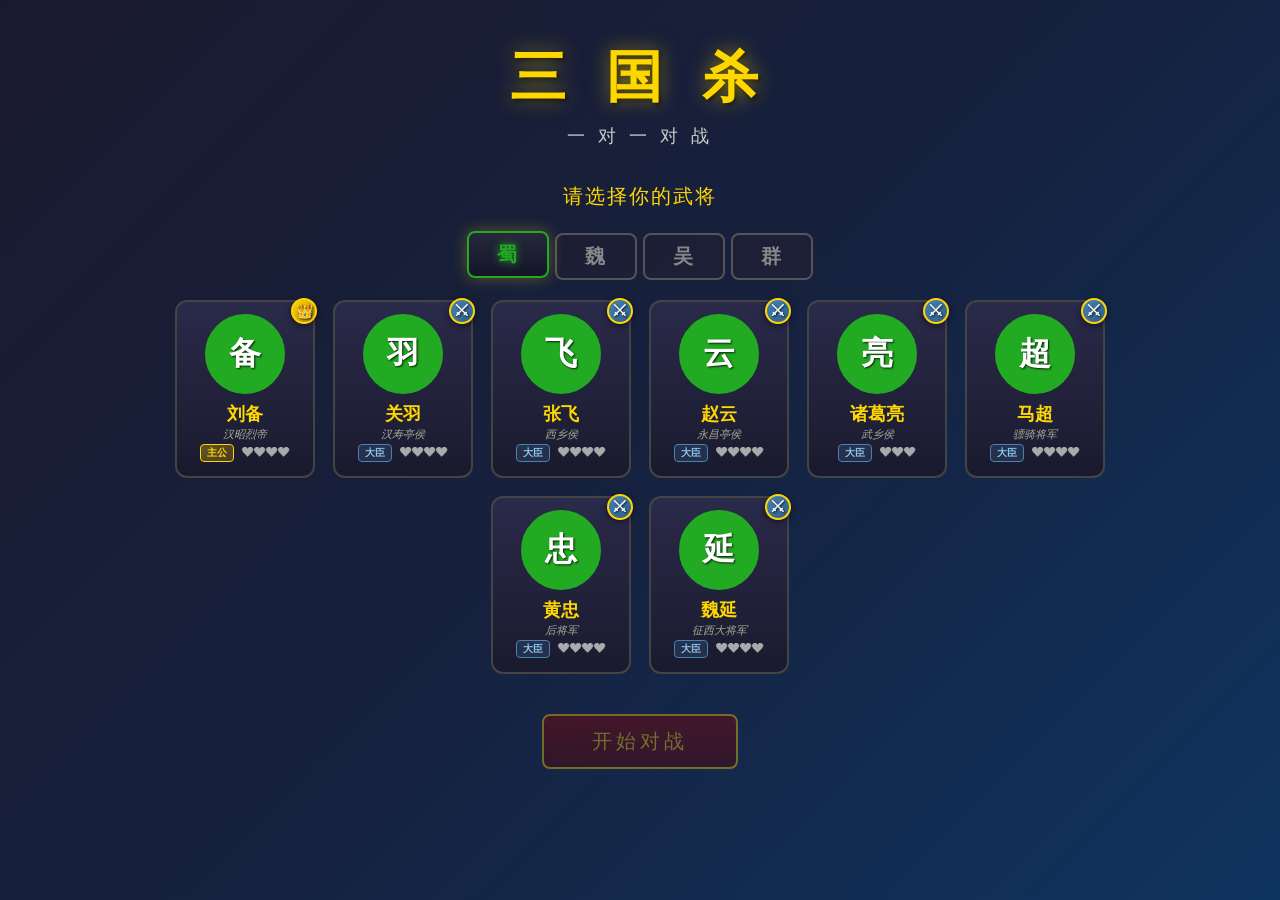
==== index.html @ 94093d5e "first commit" ====
<!DOCTYPE html>
<html lang="zh-CN">
<head>
    <meta charset="UTF-8">
    <meta name="viewport" content="width=device-width, initial-scale=1.0">
    <title>三国杀 · 一对一</title>
    <link rel="stylesheet" href="css/style.css">
</head>
<body>
    <!-- 武将选择界面 -->
    <div id="select-screen" class="screen active">
        <div class="select-header">
            <h1>三 国 杀</h1>
            <p class="subtitle">一 对 一 对 战</p>
        </div>
        <div class="select-info">
            <p>请选择你的武将</p>
        </div>
        <!-- 势力Tab -->
        <div id="faction-tabs" class="faction-tabs"></div>
        <!-- 武将列表 -->
        <div id="hero-list" class="hero-list"></div>
        <div class="select-confirm">
            <button id="confirm-hero" disabled>开始对战</button>
        </div>
    </div>

    <!-- 浮动人物简介卡片 -->
    <div id="hero-profile" class="hero-profile hidden"></div>

    <!-- 游戏界面 -->
    <div id="game-screen" class="screen">
        <!-- AI区域 -->
        <div id="ai-area" class="player-area ai-area">
            <div class="player-info-bar">
                <div class="hero-avatar" id="ai-avatar"></div>
                <div class="hero-details">
                    <div class="hero-name" id="ai-name"></div>
                    <div class="hero-faction" id="ai-faction"></div>
                    <div class="hp-bar" id="ai-hp"></div>
                    <div class="hero-skills" id="ai-skills"></div>
                </div>
                <div class="equip-area" id="ai-equip"></div>
                <div class="card-count">
                    <span class="card-count-icon">🂠</span>
                    <span id="ai-card-count">0</span>
                </div>
            </div>
            <div class="ai-hand-area">
                <div id="ai-hand" class="hand-cards"></div>
            </div>
        </div>

        <!-- 战斗日志/消息区域 -->
        <div id="battle-log" class="battle-log">
            <div id="log-content"></div>
        </div>

        <!-- 操作按钮区域 -->
        <div id="action-bar" class="action-bar"></div>

        <!-- 玩家区域 -->
        <div id="player-area" class="player-area">
            <div class="player-info-bar">
                <div class="hero-avatar" id="player-avatar"></div>
                <div class="hero-details">
                    <div class="hero-name" id="player-name"></div>
                    <div class="hero-faction" id="player-faction"></div>
                    <div class="hp-bar" id="player-hp"></div>
                    <div class="hero-skills" id="player-skills"></div>
                </div>
                <div class="equip-area" id="player-equip"></div>
            </div>
            <div class="player-hand-area">
                <div id="player-hand" class="hand-cards"></div>
            </div>
        </div>

        <!-- 响应面板（被杀时弹出） -->
        <div id="response-panel" class="response-panel hidden">
            <div class="response-content">
                <p id="response-prompt"></p>
                <div id="response-cards" class="response-cards"></div>
                <button id="response-cancel" class="action-btn">不响应</button>
            </div>
        </div>

        <!-- 游戏结束界面 -->
        <div id="gameover-screen" class="gameover-overlay hidden">
            <div class="gameover-content">
                <h1 id="gameover-title"></h1>
                <p id="gameover-message"></p>
                <button id="restart-btn" class="action-btn">再来一局</button>
            </div>
        </div>
    </div>

    <!-- 卡牌详情提示 -->
    <div id="card-tooltip" class="card-tooltip hidden"></div>

    <!-- 技能选择面板 -->
    <div id="skill-panel" class="skill-panel hidden">
        <div class="skill-content">
            <p id="skill-prompt"></p>
            <div id="skill-cards" class="skill-cards"></div>
            <button id="skill-cancel" class="action-btn">取消</button>
        </div>
    </div>

    <script src="js/cards.js"></script>
    <script src="js/heroes.js"></script>
    <script src="js/ai.js"></script>
    <script src="js/game.js"></script>
</body>
</html>
---- css/style.css ----
/* ===== 全局样式 ===== */
* {
    margin: 0;
    padding: 0;
    box-sizing: border-box;
}

body {
    font-family: "Microsoft YaHei", "SimHei", sans-serif;
    background: #1a1a2e;
    color: #e0e0e0;
    overflow: hidden;
    user-select: none;
    height: 100vh;
}

/* ===== 屏幕切换 ===== */
.screen {
    display: none;
    width: 100%;
    height: 100%;
}

.screen.active {
    display: flex;
}

/* ===== 武将选择界面 ===== */
#select-screen {
    flex-direction: column;
    align-items: center;
    background: linear-gradient(135deg, #1a1a2e 0%, #16213e 50%, #0f3460 100%);
    overflow-y: auto;
    padding: 20px;
}

.select-header {
    text-align: center;
    margin: 20px 0;
}

.select-header h1 {
    font-size: 56px;
    color: #ffd700;
    text-shadow: 0 0 20px rgba(255, 215, 0, 0.5), 2px 2px 4px rgba(0,0,0,0.8);
    letter-spacing: 12px;
    font-weight: bold;
}

.subtitle {
    color: #ccc;
    font-size: 18px;
    margin-top: 8px;
    letter-spacing: 4px;
}

.select-info {
    color: #ffd700;
    font-size: 20px;
    margin: 15px 0;
    letter-spacing: 2px;
}

.hero-list {
    display: flex;
    flex-wrap: wrap;
    justify-content: center;
    gap: 18px;
    max-width: 1000px;
    margin-bottom: 20px;
}

.hero-card {
    width: 140px;
    background: linear-gradient(180deg, #2a2a4a 0%, #1a1a2e 100%);
    border: 2px solid #444;
    border-radius: 12px;
    padding: 12px;
    cursor: pointer;
    transition: all 0.3s ease;
    text-align: center;
    position: relative;
}

.hero-card:hover {
    transform: translateY(-6px);
    border-color: #ffd700;
    box-shadow: 0 8px 24px rgba(255, 215, 0, 0.3);
}

.hero-card.selected {
    border-color: #ffd700;
    box-shadow: 0 0 20px rgba(255, 215, 0, 0.5);
    background: linear-gradient(180deg, #3a3a5a 0%, #2a2a4e 100%);
}

.hero-portrait {
    width: 80px;
    height: 80px;
    border-radius: 50%;
    margin: 0 auto 8px;
    display: flex;
    align-items: center;
    justify-content: center;
    font-size: 32px;
    font-weight: bold;
    color: white;
    text-shadow: 1px 1px 2px rgba(0,0,0,0.8);
    border: 3px solid;
}

.hero-card .hero-card-name {
    font-size: 18px;
    color: #ffd700;
    font-weight: bold;
}

.hero-card .hero-card-faction {
    font-size: 12px;
    margin: 2px 0;
    color: #aaa;
}

.hero-card .hero-card-hp {
    color: #ff4444;
    font-size: 14px;
    margin: 4px 0;
}

.hero-card .hero-card-skill {
    font-size: 11px;
    color: #88ccff;
    margin-top: 4px;
    line-height: 1.4;
    min-height: 30px;
}

.hero-card .hero-card-skill-name {
    color: #ffd700;
    font-weight: bold;
}

.hero-card .hero-card-title {
    font-size: 11px;
    color: #aa9;
    margin: 1px 0;
    font-style: italic;
}

/* ===== 势力Tab ===== */
.faction-tabs {
    display: flex;
    justify-content: center;
    gap: 6px;
    margin: 8px 0 20px;
}

.faction-tab {
    padding: 8px 28px;
    font-size: 20px;
    font-weight: bold;
    border: 2px solid #555;
    border-radius: 8px;
    cursor: pointer;
    transition: all 0.3s ease;
    background: rgba(30, 30, 50, 0.7);
    color: #888;
    letter-spacing: 2px;
}

.faction-tab:hover {
    background: rgba(50, 50, 70, 0.9);
    transform: translateY(-2px);
}

.faction-tab.active {
    background: linear-gradient(180deg, rgba(40,40,60,0.95), rgba(20,20,40,0.95));
    box-shadow: 0 0 16px rgba(255, 215, 0, 0.3);
    transform: translateY(-2px);
    text-shadow: 0 0 8px currentColor;
}

/* ===== 身份标签 ===== */
.role-badge {
    position: absolute;
    top: -4px;
    right: -4px;
    width: 26px;
    height: 26px;
    border-radius: 50%;
    display: flex;
    align-items: center;
    justify-content: center;
    font-size: 14px;
    border: 2px solid #ffd700;
    box-shadow: 0 2px 6px rgba(0,0,0,0.5);
}

.role-badge.lord {
    background: linear-gradient(135deg, #FFD700, #B8860B);
    color: #4a2c00;
}

.role-badge.minister {
    background: linear-gradient(135deg, #4682B4, #2c5e8a);
    color: #fff;
}

.role-tag {
    display: inline-block;
    font-size: 10px;
    font-weight: bold;
    border-radius: 4px;
    padding: 1px 6px;
    margin-right: 4px;
}

.role-tag.lord {
    background: linear-gradient(135deg, rgba(255, 215, 0, 0.3), rgba(184, 134, 11, 0.3));
    border: 1px solid #FFD700;
    color: #FFD700;
}

.role-tag.minister {
    background: rgba(70, 130, 180, 0.2);
    border: 1px solid #4682B4;
    color: #8ec4ee;
}

.select-confirm {
    margin: 20px 0;
}

.select-confirm button {
    padding: 12px 48px;
    font-size: 20px;
    background: linear-gradient(180deg, #8b0000 0%, #5a0000 100%);
    color: #ffd700;
    border: 2px solid #ffd700;
    border-radius: 8px;
    cursor: pointer;
    letter-spacing: 4px;
    transition: all 0.3s ease;
}

.select-confirm button:disabled {
    opacity: 0.4;
    cursor: not-allowed;
}

.select-confirm button:not(:disabled):hover {
    background: linear-gradient(180deg, #a00000 0%, #700000 100%);
    box-shadow: 0 0 16px rgba(255, 215, 0, 0.4);
}

/* ===== 游戏界面 ===== */
#game-screen {
    flex-direction: column;
    background: linear-gradient(180deg, #1a3a1a 0%, #0d1f0d 50%, #1a3a1a 100%);
    height: 100vh;
}

.player-area {
    flex-shrink: 0;
    padding: 8px 16px;
}

.ai-area {
    background: linear-gradient(180deg, rgba(80,20,20,0.3) 0%, transparent 100%);
}

.player-info-bar {
    display: flex;
    align-items: center;
    gap: 12px;
}

.hero-avatar {
    width: 56px;
    height: 56px;
    border-radius: 50%;
    display: flex;
    align-items: center;
    justify-content: center;
    font-size: 24px;
    font-weight: bold;
    color: white;
    text-shadow: 1px 1px 2px rgba(0,0,0,0.8);
    border: 3px solid #ffd700;
    flex-shrink: 0;
    cursor: help;
}

.hero-details {
    flex-shrink: 0;
    min-width: 180px;
}

.hero-name {
    font-size: 18px;
    color: #ffd700;
    font-weight: bold;
}

.hero-faction {
    font-size: 12px;
    color: #aaa;
}

.hp-bar {
    display: flex;
    gap: 3px;
    margin-top: 4px;
}

.hp-point {
    width: 16px;
    height: 16px;
    border-radius: 50%;
    background: #cc2222;
    border: 1px solid #ff6666;
    box-shadow: 0 0 4px rgba(255,50,50,0.6);
}

.hp-point.lost {
    background: #333;
    border-color: #555;
    box-shadow: none;
}

.hero-skills {
    font-size: 11px;
    color: #88ccff;
    margin-top: 2px;
}

.hero-skills .skill-tag {
    display: inline-block;
    background: rgba(136, 204, 255, 0.15);
    border: 1px solid rgba(136, 204, 255, 0.3);
    border-radius: 4px;
    padding: 1px 6px;
    margin-right: 4px;
    margin-top: 2px;
}

.equip-area {
    display: flex;
    gap: 6px;
    flex-shrink: 0;
}

.equip-slot {
    width: 36px;
    height: 48px;
    background: rgba(255,255,255,0.05);
    border: 1px solid #444;
    border-radius: 4px;
    display: flex;
    align-items: center;
    justify-content: center;
    font-size: 10px;
    color: #aaa;
    text-align: center;
    flex-direction: column;
}

.equip-slot.equipped {
    border-color: #ffd700;
    background: rgba(255,215,0,0.1);
    color: #ffd700;
}

.card-count {
    margin-left: auto;
    display: flex;
    align-items: center;
    gap: 4px;
    font-size: 20px;
    color: #ccc;
}

.card-count-icon {
    font-size: 28px;
}

/* ===== 手牌区域 ===== */
.ai-hand-area {
    display: flex;
    justify-content: center;
    padding: 4px 0;
}

.player-hand-area {
    display: flex;
    justify-content: center;
    padding: 4px 0;
}

.hand-cards {
    display: flex;
    justify-content: center;
    gap: 4px;
    flex-wrap: nowrap;
}

/* ===== 卡牌样式 ===== */
.card {
    width: 64px;
    min-width: 64px;
    height: 90px;
    border-radius: 6px;
    border: 2px solid #ddd;
    background: linear-gradient(180deg, #f5f0e0 0%, #e8dfc8 100%);
    color: #333;
    display: flex;
    flex-direction: column;
    padding: 4px;
    cursor: pointer;
    transition: all 0.2s ease;
    position: relative;
    box-shadow: 2px 2px 6px rgba(0,0,0,0.4);
    font-size: 12px;
}

.card:hover {
    transform: translateY(-12px);
    z-index: 10;
    box-shadow: 0 8px 20px rgba(0,0,0,0.6);
}

.card.selected {
    transform: translateY(-20px);
    box-shadow: 0 12px 28px rgba(255,215,0,0.5);
    border-color: #ffd700;
}

.card.playable {
    border-color: #44dd44;
    box-shadow: 2px 2px 6px rgba(0,0,0,0.4), 0 0 8px rgba(68,221,68,0.4);
}

.card.unplayable {
    opacity: 0.6;
}

.card-suit-number {
    display: flex;
    align-items: center;
    gap: 2px;
    font-size: 12px;
    font-weight: bold;
}

.card-suit.red {
    color: #cc0000;
}

.card-suit.black {
    color: #000;
}

.card-name {
    text-align: center;
    font-size: 15px;
    font-weight: bold;
    margin: auto 0;
    writing-mode: vertical-rl;
    text-orientation: upright;
    letter-spacing: 2px;
}

.card-type {
    text-align: center;
    font-size: 9px;
    color: #666;
    margin-top: 2px;
}

/* AI手牌背面 */
.card-back {
    width: 40px;
    min-width: 40px;
    height: 60px;
    border-radius: 4px;
    border: 2px solid #8b0000;
    background: linear-gradient(135deg, #8b0000 0%, #4a0000 50%, #8b0000 100%);
    box-shadow: 1px 1px 4px rgba(0,0,0,0.4);
    position: relative;
}

.card-back::after {
    content: "殺";
    position: absolute;
    top: 50%;
    left: 50%;
    transform: translate(-50%, -50%);
    font-size: 20px;
    color: rgba(255,215,0,0.3);
}

/* ===== 战斗日志 ===== */
.battle-log {
    flex: 1;
    display: flex;
    flex-direction: column-reverse;
    justify-content: flex-start;
    overflow: hidden;
    padding: 8px 16px;
    min-height: 60px;
}

#log-content {
    display: flex;
    flex-direction: column-reverse;
    gap: 2px;
}

.log-entry {
    font-size: 13px;
    color: #ccc;
    padding: 2px 8px;
    border-radius: 4px;
    animation: logFadeIn 0.3s ease;
}

.log-entry.player {
    color: #88ccff;
}

.log-entry.ai {
    color: #ff8866;
}

.log-entry.system {
    color: #ffd700;
    font-weight: bold;
}

.log-entry.damage {
    color: #ff4444;
}

.log-entry.heal {
    color: #44ff44;
}

@keyframes logFadeIn {
    from { opacity: 0; transform: translateY(-10px); }
    to { opacity: 1; transform: translateY(0); }
}

/* ===== 操作按钮 ===== */
.action-bar {
    display: flex;
    justify-content: center;
    gap: 12px;
    padding: 6px;
}

.action-btn {
    padding: 8px 24px;
    font-size: 14px;
    background: linear-gradient(180deg, #8b0000 0%, #5a0000 100%);
    color: #ffd700;
    border: 1px solid #ffd700;
    border-radius: 6px;
    cursor: pointer;
    letter-spacing: 2px;
    transition: all 0.2s ease;
    font-family: inherit;
}

.action-btn:hover {
    background: linear-gradient(180deg, #a00000 0%, #700000 100%);
    box-shadow: 0 0 10px rgba(255, 215, 0, 0.3);
}

.action-btn:disabled {
    opacity: 0.4;
    cursor: not-allowed;
}

/* 语音开关按钮 */
.tts-btn {
    background: linear-gradient(180deg, #2a2a4a 0%, #1a1a2e 100%);
    border-color: #666;
    color: #aaa;
    font-size: 12px;
    padding: 6px 14px;
    letter-spacing: 1px;
}

.tts-btn.active {
    background: linear-gradient(180deg, #1a4a2a 0%, #0d2e1a 100%);
    border-color: #44dd44;
    color: #aaffaa;
}

.tts-btn:hover {
    background: linear-gradient(180deg, #3a3a5a 0%, #2a2a3e 100%);
}

.tts-btn.active:hover {
    background: linear-gradient(180deg, #2a5a3a 0%, #1a3e2a 100%);
}

.action-btn.green {
    background: linear-gradient(180deg, #2d6a2d 0%, #1a4a1a 100%);
    border-color: #44dd44;
    color: #aaffaa;
}

/* ===== 响应面板 ===== */
.response-panel {
    position: fixed;
    bottom: 200px;
    left: 50%;
    transform: translateX(-50%);
    z-index: 100;
    background: rgba(20, 20, 40, 0.95);
    border: 2px solid #ffd700;
    border-radius: 12px;
    padding: 16px 24px;
    box-shadow: 0 8px 32px rgba(0,0,0,0.8);
}

.response-panel.hidden {
    display: none;
}

.response-content {
    text-align: center;
}

.response-content p {
    color: #ffd700;
    font-size: 16px;
    margin-bottom: 12px;
}

.response-cards {
    display: flex;
    gap: 8px;
    margin-bottom: 12px;
    justify-content: center;
}

/* ===== 技能面板 ===== */
.skill-panel {
    position: fixed;
    bottom: 200px;
    left: 50%;
    transform: translateX(-50%);
    z-index: 100;
    background: rgba(20, 20, 40, 0.95);
    border: 2px solid #88ccff;
    border-radius: 12px;
    padding: 16px 24px;
    box-shadow: 0 8px 32px rgba(0,0,0,0.8);
}

.skill-panel.hidden {
    display: none;
}

.skill-content {
    text-align: center;
}

.skill-content p {
    color: #88ccff;
    font-size: 16px;
    margin-bottom: 12px;
}

.skill-cards {
    display: flex;
    gap: 8px;
    margin-bottom: 12px;
    justify-content: center;
}

/* ===== 游戏结束 ===== */
.gameover-overlay {
    position: fixed;
    top: 0;
    left: 0;
    width: 100%;
    height: 100%;
    background: rgba(0, 0, 0, 0.85);
    display: flex;
    align-items: center;
    justify-content: center;
    z-index: 200;
}

.gameover-overlay.hidden {
    display: none;
}

.gameover-content {
    text-align: center;
    padding: 40px;
    background: linear-gradient(180deg, #2a2a4a 0%, #1a1a2e 100%);
    border: 2px solid #ffd700;
    border-radius: 16px;
    box-shadow: 0 0 40px rgba(255, 215, 0, 0.3);
}

.gameover-content h1 {
    font-size: 48px;
    margin-bottom: 16px;
    letter-spacing: 8px;
}

.gameover-content h1.win {
    color: #ffd700;
    text-shadow: 0 0 20px rgba(255, 215, 0, 0.5);
}

.gameover-content h1.lose {
    color: #888;
}

.gameover-content p {
    color: #ccc;
    font-size: 18px;
    margin-bottom: 24px;
}

/* ===== 卡牌/武将详情提示 ===== */
.card-tooltip {
    position: fixed;
    z-index: 300;
    background: rgba(10, 10, 20, 0.95);
    border: 1px solid #ffd700;
    border-radius: 8px;
    padding: 8px 12px;
    font-size: 12px;
    color: #ccc;
    max-width: 280px;
    box-shadow: 0 4px 16px rgba(0,0,0,0.6);
    pointer-events: none;
}

.card-tooltip.hidden {
    display: none;
}

.card-tooltip .tooltip-name {
    color: #ffd700;
    font-weight: bold;
    font-size: 14px;
    margin-bottom: 4px;
}

.card-tooltip .tooltip-desc {
    line-height: 1.5;
}

/* 武将技能提示 */
.hero-tooltip-header {
    display: flex;
    align-items: center;
    gap: 8px;
    padding-bottom: 6px;
    margin-bottom: 6px;
    border-bottom: 1px solid #444;
}

.hero-tooltip-name {
    font-size: 16px;
    font-weight: bold;
}

.hero-tooltip-faction {
    font-size: 11px;
    color: #aaa;
}

.hero-tooltip-skills {
    display: flex;
    flex-direction: column;
    gap: 8px;
}

.hero-tooltip-skill {
    line-height: 1.5;
}

.hero-tooltip-skill-name {
    font-size: 13px;
    font-weight: bold;
}

.hero-tooltip-skill-type {
    font-size: 10px;
    color: #888;
    margin-left: 4px;
}

.hero-tooltip-skill-desc {
    font-size: 12px;
    color: #bbb;
    margin-top: 2px;
    line-height: 1.6;
}

/* ===== 动画 ===== */
@keyframes shake {
    0%, 100% { transform: translateX(0); }
    25% { transform: translateX(-8px); }
    75% { transform: translateX(8px); }
}

.damaged {
    animation: shake 0.4s ease;
}

@keyframes flash {
    0%, 100% { background-color: transparent; }
    50% { background-color: rgba(255, 0, 0, 0.2); }
}

.flash-damage {
    animation: flash 0.5s ease;
}

@keyframes healGlow {
    0%, 100% { box-shadow: none; }
    50% { box-shadow: 0 0 20px rgba(68, 255, 68, 0.6); }
}

.heal-glow {
    animation: healGlow 0.5s ease;
}

/* 回合指示器 */
.turn-indicator {
    position: absolute;
    top: 50%;
    right: 10px;
    transform: translateY(-50%);
    padding: 6px 16px;
    border-radius: 20px;
    font-size: 14px;
    font-weight: bold;
    z-index: 50;
}

.turn-indicator.player-turn {
    background: rgba(68, 221, 68, 0.2);
    border: 1px solid #44dd44;
    color: #44dd44;
}

.turn-indicator.ai-turn {
    background: rgba(255, 68, 68, 0.2);
    border: 1px solid #ff4444;
    color: #ff4444;
}

/* 弃牌堆 */
.discard-info {
    position: absolute;
    top: 10px;
    left: 50%;
    transform: translateX(-50%);
    font-size: 12px;
    color: #888;
}

/* AI思考指示 */
.ai-thinking {
    display: inline-block;
    margin-left: 8px;
    color: #ff8866;
    font-size: 14px;
}

.ai-thinking::after {
    content: "...";
    animation: dots 1.4s infinite;
}

@keyframes dots {
    0%, 20% { content: "."; }
    40% { content: ".."; }
    60%, 100% { content: "..."; }
}

/* 选择面板中的背面手牌 */
#response-cards .card-back {
    width: 60px;
    height: 84px;
    background: linear-gradient(135deg, #4a3020 0%, #6b4a2e 50%, #4a3020 100%);
    border: 2px solid #8b6914;
    border-radius: 6px;
    transition: opacity 0.2s, transform 0.2s;
}

#response-cards .card-back:hover {
    opacity: 0.8;
    transform: scale(1.05);
}

#response-cards .card.playable {
    cursor: pointer;
    border: 2px solid #ffd700;
    box-shadow: 0 0 8px rgba(255, 215, 0, 0.4);
    transition: transform 0.2s;
}

#response-cards .card.playable:hover {
    transform: scale(1.05);
}

/* ===== 武将台词气泡 ===== */
.speech-bubble {
    position: absolute;
    background: linear-gradient(135deg, rgba(255, 248, 220, 0.97), rgba(255, 235, 180, 0.97));
    color: #4a2c00;
    padding: 8px 18px;
    border-radius: 20px;
    font-size: 15px;
    font-weight: bold;
    white-space: nowrap;
    z-index: 1000;
    pointer-events: none;
    opacity: 0;
    transform: translateY(10px) scale(0.8);
    transition: opacity 0.3s ease, transform 0.3s ease;
    box-shadow: 0 4px 15px rgba(0, 0, 0, 0.3);
    border: 2px solid #d4a017;
    text-shadow: 0 1px 2px rgba(255, 255, 255, 0.5);
    letter-spacing: 1px;
}

.speech-bubble.show {
    opacity: 1;
    transform: translateY(0) scale(1);
}

/* 玩家区域气泡定位 */
#player-area .speech-bubble {
    top: -10px;
    right: 20px;
}

#player-area .speech-bubble::after {
    content: '';
    position: absolute;
    bottom: -8px;
    right: 30px;
    width: 0;
    height: 0;
    border-left: 8px solid transparent;
    border-right: 8px solid transparent;
    border-top: 8px solid #d4a017;
}

/* AI区域气泡定位 */
#ai-area .speech-bubble {
    bottom: -10px;
    left: 20px;
}

#ai-area .speech-bubble::after {
    content: '';
    position: absolute;
    top: -8px;
    left: 30px;
    width: 0;
    height: 0;
    border-left: 8px solid transparent;
    border-right: 8px solid transparent;
    border-bottom: 8px solid #d4a017;
}

/* ===== BGM / TTS 按钮 ===== */
.action-btn.bgm-btn,
.action-btn.tts-btn {
    font-size: 13px;
    padding: 6px 14px;
    opacity: 0.7;
    transition: opacity 0.2s;
}

.action-btn.bgm-btn:hover,
.action-btn.tts-btn:hover {
    opacity: 1;
}

.action-btn.bgm-btn.active,
.action-btn.tts-btn.active {
    opacity: 1;
    background: linear-gradient(135deg, #1a5c1a, #2d8f2d);
    border-color: #4aaf4a;
}

/* ===== 浮动人物简介卡片 ===== */
.hero-profile {
    position: fixed;
    width: 340px;
    z-index: 500;
    background: linear-gradient(180deg, #1a1a2e 0%, #0d0d1e 100%);
    border: 2px solid #ffd700;
    border-radius: 14px;
    box-shadow: 0 8px 40px rgba(0, 0, 0, 0.8), 0 0 20px rgba(255, 215, 0, 0.15);
    overflow: hidden;
    pointer-events: none;
    animation: profileFadeIn 0.25s ease;
}

.hero-profile.hidden {
    display: none;
}

@keyframes profileFadeIn {
    from { opacity: 0; transform: scale(0.92); }
    to { opacity: 1; transform: scale(1); }
}

.profile-header {
    display: flex;
    gap: 14px;
    padding: 16px;
    align-items: center;
}

.profile-avatar {
    width: 64px;
    height: 64px;
    border-radius: 50%;
    display: flex;
    align-items: center;
    justify-content: center;
    font-size: 30px;
    font-weight: bold;
    color: white;
    text-shadow: 1px 1px 3px rgba(0,0,0,0.9);
    border: 3px solid rgba(255, 255, 255, 0.4);
    flex-shrink: 0;
}

.profile-titles {
    flex: 1;
}

.profile-name {
    font-size: 22px;
    font-weight: bold;
    color: #ffd700;
    letter-spacing: 2px;
}

.profile-subtitle {
    font-size: 12px;
    color: #ccc;
    margin: 2px 0 6px;
    font-style: italic;
}

.profile-tags {
    display: flex;
    align-items: center;
    gap: 6px;
    flex-wrap: wrap;
}

.profile-faction {
    font-size: 11px;
    font-weight: bold;
}

.profile-hp {
    font-size: 12px;
    color: #ff6666;
}

.profile-body {
    padding: 12px 16px 16px;
}

.profile-bio {
    font-size: 13px;
    color: #bbb;
    line-height: 1.7;
    text-indent: 2em;
    margin-bottom: 12px;
    padding: 8px 12px;
    background: rgba(255, 255, 255, 0.04);
    border-left: 3px solid #ffd700;
    border-radius: 0 6px 6px 0;
}

.profile-skills {
    display: flex;
    flex-direction: column;
    gap: 8px;
}

.profile-skill {
    background: rgba(136, 204, 255, 0.06);
    border: 1px solid rgba(136, 204, 255, 0.2);
    border-radius: 8px;
    padding: 8px 12px;
}

.profile-skill-name {
    font-size: 14px;
    font-weight: bold;
    color: #ffd700;
}

.profile-skill-type {
    font-size: 10px;
    color: #888;
    margin-left: 6px;
    background: rgba(255, 255, 255, 0.1);
    border-radius: 3px;
    padding: 1px 5px;
}

.profile-skill-desc {
    font-size: 12px;
    color: #aaccee;
    margin-top: 4px;
    line-height: 1.6;
}
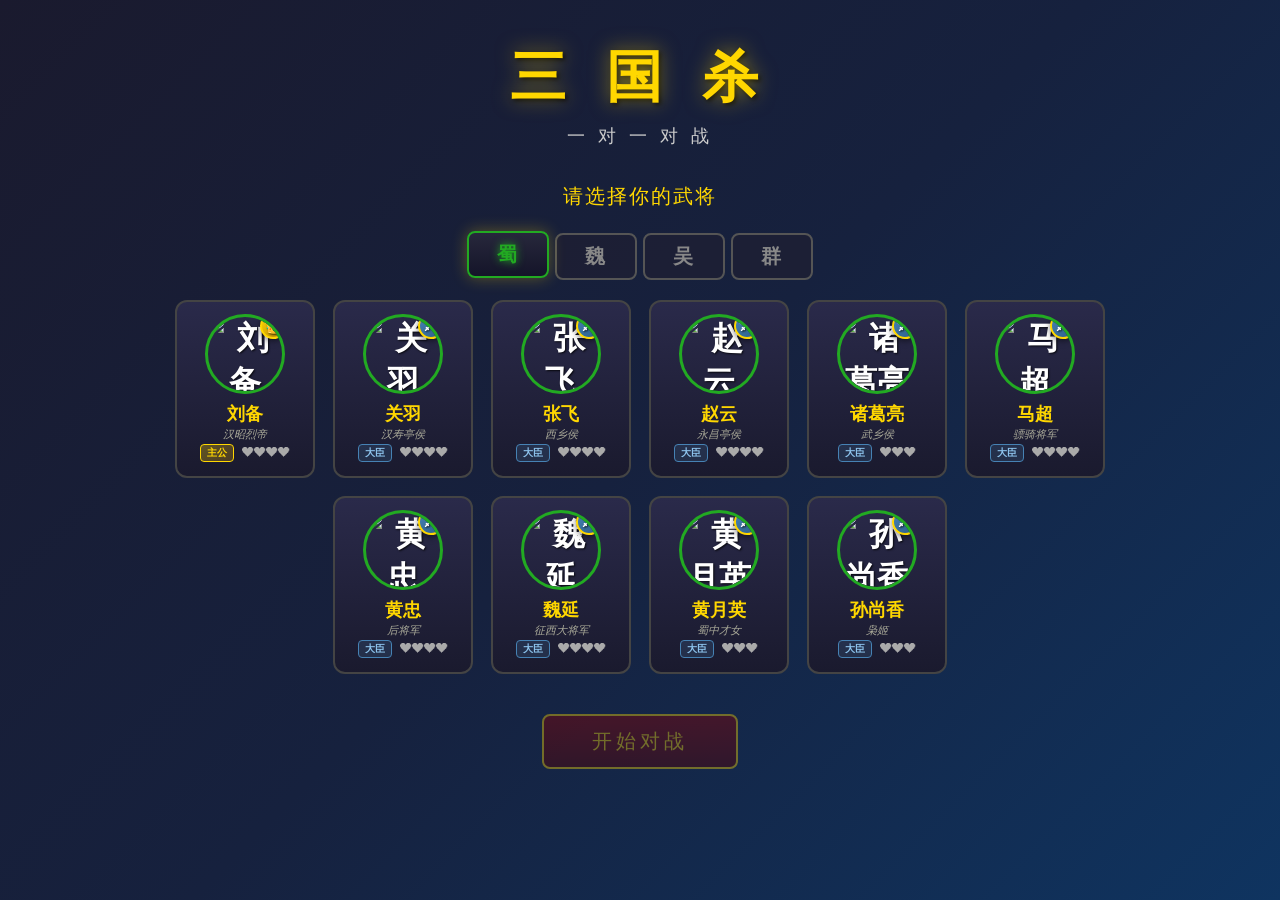
==== commit a955752d: "修改" ====
--- a/index.html
+++ b/index.html
@@ -30,6 +30,67 @@
 
     <!-- 游戏界面 -->
     <div id="game-screen" class="screen">
+        <!-- 右上角控制面板 -->
+        <div id="audio-controls" class="audio-controls">
+            <div class="audio-control-item">
+                <button id="bgm-toggle" class="audio-btn" title="背景音乐">
+                    🎵
+                </button>
+                <div class="volume-slider-container">
+                    <input type="range" id="bgm-volume" min="0" max="100" value="40" class="volume-slider">
+                    <span class="volume-label">音乐</span>
+                </div>
+            </div>
+            <div class="audio-control-item">
+                <button id="tts-toggle" class="audio-btn" title="语音朗读">
+                    🔊
+                </button>
+                <div class="volume-slider-container">
+                    <input type="range" id="tts-volume" min="0" max="100" value="80" class="volume-slider">
+                    <span class="volume-label">朗读</span>
+                </div>
+            </div>
+            <div class="audio-control-item">
+                <button id="bg-toggle" class="audio-btn" title="切换背景">
+                    🖼️
+                </button>
+            </div>
+            <div class="audio-control-item">
+                <button id="log-style-toggle" class="audio-btn" title="日志样式设置">
+                    💬
+                </button>
+            </div>
+        </div>
+
+        <!-- 日志样式设置面板 -->
+        <div id="log-style-panel" class="bg-panel hidden" style="width: 220px;">
+            <div class="bg-panel-header">日志样式</div>
+            <div class="log-style-content" style="padding: 12px;">
+                <div class="log-style-item">
+                    <label>背景颜色</label>
+                    <div class="color-presets">
+                        <div class="color-preset" data-color="black" style="background: #000;"></div>
+                        <div class="color-preset" data-color="darkblue" style="background: #1a1a2e;"></div>
+                        <div class="color-preset" data-color="darkgreen" style="background: #1a2e1a;"></div>
+                        <div class="color-preset" data-color="darkred" style="background: #2e1a1a;"></div>
+                        <div class="color-preset" data-color="darkpurple" style="background: #2e1a2e;"></div>
+                    </div>
+                </div>
+                <div class="log-style-item" style="margin-top: 12px;">
+                    <label>透明度 <span id="log-opacity-value">30%</span></label>
+                    <input type="range" id="log-opacity-slider" min="0" max="100" value="30" class="volume-slider" style="width: 100%; margin-top: 6px;">
+                </div>
+            </div>
+            <button id="log-style-close" class="bg-panel-close">✕</button>
+        </div>
+
+        <!-- 背景选择面板 -->
+        <div id="bg-panel" class="bg-panel hidden">
+            <div class="bg-panel-header">选择背景</div>
+            <div id="bg-grid" class="bg-grid"></div>
+            <button id="bg-panel-close" class="bg-panel-close">✕</button>
+        </div>
+
         <!-- AI区域 -->
         <div id="ai-area" class="player-area ai-area">
             <div class="player-info-bar">
--- a/css/style.css
+++ b/css/style.css
@@ -12,6 +12,17 @@
     overflow: hidden;
     user-select: none;
     height: 100vh;
+}
+
+/* 视频背景 */
+#bg-video {
+    position: fixed;
+    top: 0;
+    left: 0;
+    width: 100%;
+    height: 100%;
+    object-fit: cover;
+    z-index: -1;
 }
 
 /* ===== 屏幕切换 ===== */
@@ -107,6 +118,15 @@
     color: white;
     text-shadow: 1px 1px 2px rgba(0,0,0,0.8);
     border: 3px solid;
+    overflow: hidden;
+    position: relative;
+}
+
+.hero-portrait-img {
+    width: 100%;
+    height: 100%;
+    object-fit: cover;
+    border-radius: 50%;
 }
 
 .hero-card .hero-card-name {
@@ -258,6 +278,200 @@
     flex-direction: column;
     background: linear-gradient(180deg, #1a3a1a 0%, #0d1f0d 50%, #1a3a1a 100%);
     height: 100vh;
+    position: relative;
+    z-index: 1;
+}
+
+/* ===== 右上角音频控制面板 ===== */
+.audio-controls {
+    position: absolute;
+    top: 10px;
+    right: 10px;
+    display: flex;
+    gap: 15px;
+    background: rgba(0, 0, 0, 0.6);
+    padding: 10px 15px;
+    border-radius: 10px;
+    border: 1px solid rgba(255, 215, 0, 0.3);
+    z-index: 100;
+}
+
+.audio-control-item {
+    display: flex;
+    align-items: center;
+    gap: 8px;
+}
+
+.audio-btn {
+    width: 36px;
+    height: 36px;
+    border-radius: 50%;
+    border: 2px solid #ffd700;
+    background: rgba(255, 215, 0, 0.1);
+    color: #ffd700;
+    font-size: 18px;
+    cursor: pointer;
+    display: flex;
+    align-items: center;
+    justify-content: center;
+    transition: all 0.3s ease;
+}
+
+.audio-btn:hover {
+    background: rgba(255, 215, 0, 0.3);
+    transform: scale(1.1);
+}
+
+.audio-btn.active {
+    background: rgba(255, 215, 0, 0.4);
+    box-shadow: 0 0 10px rgba(255, 215, 0, 0.5);
+}
+
+.volume-slider-container {
+    display: flex;
+    flex-direction: column;
+    align-items: center;
+    gap: 3px;
+}
+
+.volume-slider {
+    width: 80px;
+    height: 6px;
+    -webkit-appearance: none;
+    appearance: none;
+    background: rgba(255, 255, 255, 0.2);
+    border-radius: 3px;
+    outline: none;
+    cursor: pointer;
+}
+
+.volume-slider::-webkit-slider-thumb {
+    -webkit-appearance: none;
+    appearance: none;
+    width: 14px;
+    height: 14px;
+    border-radius: 50%;
+    background: #ffd700;
+    cursor: pointer;
+    box-shadow: 0 0 5px rgba(255, 215, 0, 0.8);
+}
+
+.volume-slider::-moz-range-thumb {
+    width: 14px;
+    height: 14px;
+    border-radius: 50%;
+    background: #ffd700;
+    cursor: pointer;
+    border: none;
+    box-shadow: 0 0 5px rgba(255, 215, 0, 0.8);
+}
+
+.volume-label {
+    font-size: 11px;
+    color: #aaa;
+    letter-spacing: 1px;
+}
+
+/* ===== 背景选择面板 ===== */
+.bg-panel {
+    position: absolute;
+    top: 60px;
+    right: 10px;
+    width: 380px;
+    max-height: 400px;
+    background: rgba(0, 0, 0, 0.9);
+    border: 2px solid rgba(255, 215, 0, 0.4);
+    border-radius: 12px;
+    z-index: 99;
+    display: flex;
+    flex-direction: column;
+    box-shadow: 0 8px 32px rgba(0, 0, 0, 0.6);
+}
+
+.bg-panel.hidden {
+    display: none;
+}
+
+.bg-panel-header {
+    padding: 10px 15px;
+    font-size: 14px;
+    color: #ffd700;
+    border-bottom: 1px solid rgba(255, 215, 0, 0.3);
+    text-align: center;
+    letter-spacing: 2px;
+}
+
+.bg-grid {
+    display: grid;
+    grid-template-columns: repeat(4, 1fr);
+    gap: 8px;
+    padding: 12px;
+    overflow-y: auto;
+    max-height: 340px;
+}
+
+.bg-item {
+    width: 80px;
+    height: 60px;
+    border-radius: 6px;
+    cursor: pointer;
+    border: 2px solid transparent;
+    transition: all 0.2s ease;
+    position: relative;
+    overflow: hidden;
+    background-color: #333;
+}
+
+.bg-item:hover {
+    transform: scale(1.05);
+    border-color: rgba(255, 255, 255, 0.5);
+    box-shadow: 0 4px 12px rgba(0, 0, 0, 0.4);
+}
+
+.bg-item.selected {
+    border-color: #ffd700;
+    box-shadow: 0 0 15px rgba(255, 215, 0, 0.5);
+}
+
+.bg-item.selected::after {
+    content: '✓';
+    position: absolute;
+    top: 50%;
+    left: 50%;
+    transform: translate(-50%, -50%);
+    font-size: 24px;
+    color: #ffd700;
+    text-shadow: 0 2px 4px rgba(0, 0, 0, 0.8);
+}
+
+.bg-item-label {
+    position: absolute;
+    top: 50%;
+    left: 50%;
+    transform: translate(-50%, -50%);
+    font-size: 13px;
+    color: #ccc;
+    white-space: nowrap;
+}
+
+.bg-panel-close {
+    position: absolute;
+    top: 8px;
+    right: 10px;
+    width: 24px;
+    height: 24px;
+    border: none;
+    background: transparent;
+    color: #aaa;
+    font-size: 16px;
+    cursor: pointer;
+    border-radius: 4px;
+    transition: all 0.2s;
+}
+
+.bg-panel-close:hover {
+    color: #fff;
+    background: rgba(255, 255, 255, 0.1);
 }
 
 .player-area {
@@ -276,19 +490,49 @@
 }
 
 .hero-avatar {
-    width: 56px;
-    height: 56px;
+    width: 100px;
+    height: 130px;
+    border-radius: 10px;
+    display: flex;
+    align-items: center;
+    justify-content: center;
+    border: 3px solid;
+    overflow: hidden;
+    flex-shrink: 0;
+    cursor: pointer;
+    transition: transform 0.2s, box-shadow 0.2s;
+    background-color: #1a1a2e;
+    box-shadow: 0 4px 12px rgba(0,0,0,0.5);
+}
+
+.hero-avatar:hover {
+    transform: scale(1.05);
+    box-shadow: 0 8px 20px rgba(0,0,0,0.6);
+}
+
+/* 武将牌迷你样式 */
+.hero-card-mini {
+    width: 100%;
+    height: 100%;
+    display: flex;
+    align-items: flex-end;
+    justify-content: flex-end;
+    padding: 6px;
+    position: relative;
+}
+
+.hero-card-faction-badge {
+    width: 22px;
+    height: 22px;
     border-radius: 50%;
     display: flex;
     align-items: center;
     justify-content: center;
-    font-size: 24px;
-    font-weight: bold;
+    font-size: 12px;
     color: white;
-    text-shadow: 1px 1px 2px rgba(0,0,0,0.8);
-    border: 3px solid #ffd700;
-    flex-shrink: 0;
-    cursor: help;
+    font-weight: bold;
+    border: 2px solid rgba(255,255,255,0.6);
+    box-shadow: 0 2px 6px rgba(0,0,0,0.5);
 }
 
 .hero-details {
@@ -334,41 +578,100 @@
     margin-top: 2px;
 }
 
+/* 技能标签样式 - 参照装备槽和结束回合按钮 */
 .hero-skills .skill-tag {
     display: inline-block;
-    background: rgba(136, 204, 255, 0.15);
-    border: 1px solid rgba(136, 204, 255, 0.3);
-    border-radius: 4px;
-    padding: 1px 6px;
-    margin-right: 4px;
+    background: linear-gradient(180deg, #3a2a5a 0%, #2a1a3a 100%);
+    border: 2px solid #8a6aaa;
+    border-radius: 6px;
+    padding: 3px 8px;
+    margin-right: 6px;
     margin-top: 2px;
+    color: #ccaaee;
+    font-size: 11px;
+    cursor: pointer;
+    transition: all 0.2s ease;
+    box-shadow: 0 2px 4px rgba(0,0,0,0.3);
+}
+
+.hero-skills .skill-tag:hover {
+    background: linear-gradient(180deg, #4a3a6a 0%, #3a2a4a 100%);
+    border-color: #aa8acc;
+    box-shadow: 0 0 8px rgba(170, 138, 204, 0.3);
+    transform: translateY(-1px);
+}
+
+/* 操作栏提示信息框 - 避免与背景混淆 */
+.action-info-box {
+    display: inline-block;
+    background: linear-gradient(180deg, #5a3a2a 0%, #4a2a1a 100%);
+    border: 2px solid #c9a227;
+    border-radius: 6px;
+    padding: 6px 14px;
+    color: #ffd700;
+    font-size: 13px;
+    font-weight: bold;
+    letter-spacing: 1px;
+    box-shadow: 0 2px 8px rgba(0,0,0,0.5), inset 0 1px 0 rgba(255,255,255,0.1);
+    text-shadow: 1px 1px 2px rgba(0,0,0,0.8);
+}
+
+.action-info-box.ai-thinking {
+    background: linear-gradient(180deg, #3a4a5a 0%, #2a3a4a 100%);
+    border-color: #88ccff;
+    color: #88ccff;
+    animation: pulse 1.5s ease-in-out infinite;
+}
+
+@keyframes pulse {
+    0%, 100% { opacity: 1; }
+    50% { opacity: 0.7; }
 }
 
 .equip-area {
     display: flex;
-    gap: 6px;
+    gap: 8px;
     flex-shrink: 0;
 }
 
+/* 装备槽样式 - 参照结束回合按钮但有区别（蓝色系） */
 .equip-slot {
-    width: 36px;
-    height: 48px;
-    background: rgba(255,255,255,0.05);
-    border: 1px solid #444;
-    border-radius: 4px;
+    width: 42px;
+    height: 56px;
+    background: linear-gradient(180deg, #2a3a5a 0%, #1a2535 100%);
+    border: 2px solid #5a7a9a;
+    border-radius: 6px;
     display: flex;
     align-items: center;
     justify-content: center;
-    font-size: 10px;
-    color: #aaa;
+    font-size: 11px;
+    color: #8aa;
     text-align: center;
     flex-direction: column;
-}
-
+    cursor: pointer;
+    transition: all 0.2s ease;
+    box-shadow: 0 2px 4px rgba(0,0,0,0.3);
+}
+
+.equip-slot:hover {
+    background: linear-gradient(180deg, #3a4a6a 0%, #2a3545 100%);
+    border-color: #7aaaca;
+    box-shadow: 0 0 8px rgba(122, 170, 202, 0.3);
+    transform: translateY(-1px);
+}
+
+/* 已装备状态 - 金色边框（类似结束回合的金色） */
 .equip-slot.equipped {
+    background: linear-gradient(180deg, #4a4a2a 0%, #3a3a1a 100%);
     border-color: #ffd700;
-    background: rgba(255,215,0,0.1);
-    color: #ffd700;
+    color: #ffd700;
+    box-shadow: 0 0 10px rgba(255, 215, 0, 0.3);
+}
+
+.equip-slot.equipped:hover {
+    background: linear-gradient(180deg, #5a5a3a 0%, #4a4a2a 100%);
+    border-color: #ffec8b;
+    box-shadow: 0 0 12px rgba(255, 215, 0, 0.5);
 }
 
 .card-count {
@@ -519,35 +822,100 @@
 .log-entry {
     font-size: 13px;
     color: #ccc;
-    padding: 2px 8px;
-    border-radius: 4px;
+    padding: 4px 10px;
+    border-radius: 6px;
     animation: logFadeIn 0.3s ease;
-}
-
-.log-entry.player {
+    margin-bottom: 2px;
+    text-shadow: 1px 1px 2px rgba(0,0,0,0.8);
+    display: inline-block;
+    width: auto;
+    align-self: flex-start;
+}
+
+/* 有背景图时，日志条目显示背景框 - 使用CSS变量 */
+.battle-log.with-bg .log-entry {
+    background: rgba(var(--log-bg-color, 0, 0, 0), var(--log-opacity, 0.3));
+    border: 1px solid rgba(255, 255, 255, 0.1);
+}
+
+/* 无背景时，日志条目无背景框 */
+.battle-log:not(.with-bg) .log-entry {
+    background: transparent;
+    border: none;
+}
+
+.battle-log.with-bg .log-entry.player {
     color: #88ccff;
-}
-
-.log-entry.ai {
-    color: #ff8866;
-}
-
-.log-entry.system {
-    color: #ffd700;
-    font-weight: bold;
-}
-
-.log-entry.damage {
-    color: #ff4444;
-}
-
-.log-entry.heal {
-    color: #44ff44;
+    background: rgba(var(--log-bg-color, 0, 0, 0), var(--log-opacity, 0.3));
+    border-color: rgba(136, 204, 255, 0.3);
+}
+
+.battle-log.with-bg .log-entry.ai {
+    color: #ffaa88;
+    background: rgba(var(--log-bg-color, 0, 0, 0), var(--log-opacity, 0.3));
+    border-color: rgba(255, 170, 136, 0.3);
+}
+
+.battle-log.with-bg .log-entry.system {
+    color: #ffd700;
+    font-weight: bold;
+    background: rgba(var(--log-bg-color, 0, 0, 0), var(--log-opacity, 0.3));
+    border-color: rgba(255, 215, 0, 0.4);
+}
+
+.battle-log.with-bg .log-entry.damage {
+    color: #ff6666;
+    background: rgba(var(--log-bg-color, 0, 0, 0), var(--log-opacity, 0.3));
+    border-color: rgba(255, 102, 102, 0.4);
+}
+
+.battle-log.with-bg .log-entry.heal {
+    color: #66ff66;
+    background: rgba(var(--log-bg-color, 0, 0, 0), var(--log-opacity, 0.3));
+    border-color: rgba(102, 255, 102, 0.4);
 }
 
 @keyframes logFadeIn {
     from { opacity: 0; transform: translateY(-10px); }
     to { opacity: 1; transform: translateY(0); }
+}
+
+/* 日志样式设置面板 */
+.log-style-content {
+    display: flex;
+    flex-direction: column;
+    gap: 12px;
+}
+
+.log-style-item label {
+    display: block;
+    font-size: 12px;
+    color: #ccc;
+    margin-bottom: 6px;
+}
+
+.color-presets {
+    display: flex;
+    gap: 8px;
+    flex-wrap: wrap;
+}
+
+.color-preset {
+    width: 28px;
+    height: 28px;
+    border-radius: 4px;
+    cursor: pointer;
+    border: 2px solid transparent;
+    transition: all 0.2s;
+}
+
+.color-preset:hover {
+    transform: scale(1.1);
+}
+
+.color-preset.selected {
+    border-color: #ffd700;
+    box-shadow: 0 0 8px rgba(255, 215, 0, 0.5);
 }
 
 /* ===== 操作按钮 ===== */
@@ -1042,6 +1410,14 @@
     text-shadow: 1px 1px 3px rgba(0,0,0,0.9);
     border: 3px solid rgba(255, 255, 255, 0.4);
     flex-shrink: 0;
+    overflow: hidden;
+}
+
+.profile-avatar-img {
+    width: 100%;
+    height: 100%;
+    object-fit: cover;
+    border-radius: 50%;
 }
 
 .profile-titles {
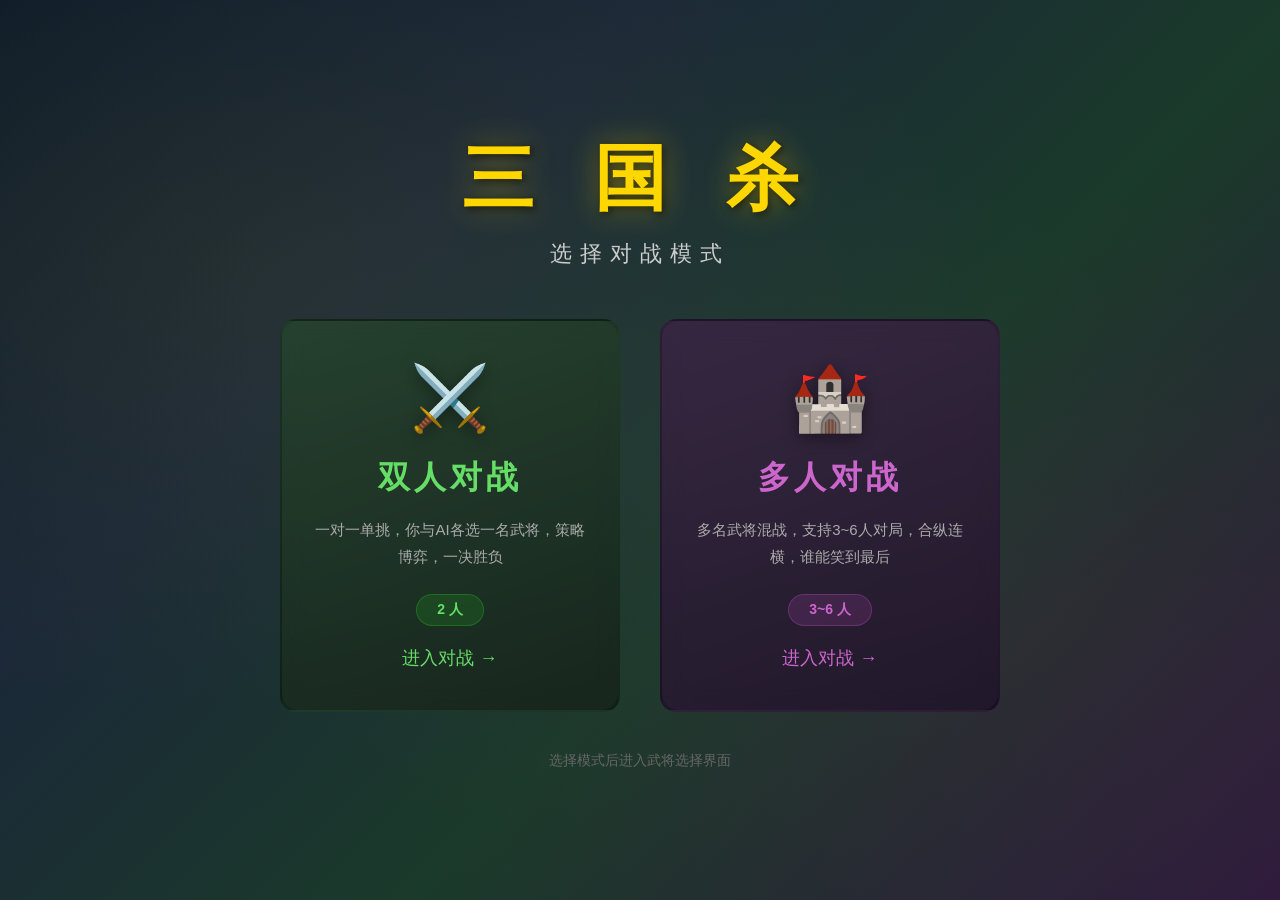
==== commit 8735a852: "feat: 添加主页模式选择并优化移动端适配" ====
--- a/index.html
+++ b/index.html
@@ -3,174 +3,41 @@
 <head>
     <meta charset="UTF-8">
     <meta name="viewport" content="width=device-width, initial-scale=1.0">
-    <title>三国杀 · 一对一</title>
+    <title>三国杀 · 选择模式</title>
     <link rel="stylesheet" href="css/style.css">
+    <link rel="stylesheet" href="css/home.css">
 </head>
 <body>
-    <!-- 武将选择界面 -->
-    <div id="select-screen" class="screen active">
-        <div class="select-header">
-            <h1>三 国 杀</h1>
-            <p class="subtitle">一 对 一 对 战</p>
-        </div>
-        <div class="select-info">
-            <p>请选择你的武将</p>
-        </div>
-        <!-- 势力Tab -->
-        <div id="faction-tabs" class="faction-tabs"></div>
-        <!-- 武将列表 -->
-        <div id="hero-list" class="hero-list"></div>
-        <div class="select-confirm">
-            <button id="confirm-hero" disabled>开始对战</button>
-        </div>
-    </div>
+    <div id="home-screen">
+        <div class="home-bg-overlay"></div>
+        <div class="home-content">
+            <div class="home-title-area">
+                <h1 class="home-title">三 国 杀</h1>
+                <p class="home-subtitle">选择对战模式</p>
+            </div>
 
-    <!-- 浮动人物简介卡片 -->
-    <div id="hero-profile" class="hero-profile hidden"></div>
+            <div class="mode-cards">
+                <a href="1v1.html" class="mode-card mode-1v1">
+                    <div class="mode-icon">⚔️</div>
+                    <div class="mode-name">双人对战</div>
+                    <div class="mode-desc">一对一单挑，你与AI各选一名武将，策略博弈，一决胜负</div>
+                    <div class="mode-players">2 人</div>
+                    <div class="mode-enter">进入对战 →</div>
+                </a>
 
-    <!-- 游戏界面 -->
-    <div id="game-screen" class="screen">
-        <!-- 右上角控制面板 -->
-        <div id="audio-controls" class="audio-controls">
-            <div class="audio-control-item">
-                <button id="bgm-toggle" class="audio-btn" title="背景音乐">
-                    🎵
-                </button>
-                <div class="volume-slider-container">
-                    <input type="range" id="bgm-volume" min="0" max="100" value="40" class="volume-slider">
-                    <span class="volume-label">音乐</span>
-                </div>
+                <a href="multi.html" class="mode-card mode-multi">
+                    <div class="mode-icon">🏰</div>
+                    <div class="mode-name">多人对战</div>
+                    <div class="mode-desc">多名武将混战，支持3~6人对局，合纵连横，谁能笑到最后</div>
+                    <div class="mode-players">3~6 人</div>
+                    <div class="mode-enter">进入对战 →</div>
+                </a>
             </div>
-            <div class="audio-control-item">
-                <button id="tts-toggle" class="audio-btn" title="语音朗读">
-                    🔊
-                </button>
-                <div class="volume-slider-container">
-                    <input type="range" id="tts-volume" min="0" max="100" value="80" class="volume-slider">
-                    <span class="volume-label">朗读</span>
-                </div>
-            </div>
-            <div class="audio-control-item">
-                <button id="bg-toggle" class="audio-btn" title="切换背景">
-                    🖼️
-                </button>
-            </div>
-            <div class="audio-control-item">
-                <button id="log-style-toggle" class="audio-btn" title="日志样式设置">
-                    💬
-                </button>
-            </div>
-        </div>
 
-        <!-- 日志样式设置面板 -->
-        <div id="log-style-panel" class="bg-panel hidden" style="width: 220px;">
-            <div class="bg-panel-header">日志样式</div>
-            <div class="log-style-content" style="padding: 12px;">
-                <div class="log-style-item">
-                    <label>背景颜色</label>
-                    <div class="color-presets">
-                        <div class="color-preset" data-color="black" style="background: #000;"></div>
-                        <div class="color-preset" data-color="darkblue" style="background: #1a1a2e;"></div>
-                        <div class="color-preset" data-color="darkgreen" style="background: #1a2e1a;"></div>
-                        <div class="color-preset" data-color="darkred" style="background: #2e1a1a;"></div>
-                        <div class="color-preset" data-color="darkpurple" style="background: #2e1a2e;"></div>
-                    </div>
-                </div>
-                <div class="log-style-item" style="margin-top: 12px;">
-                    <label>透明度 <span id="log-opacity-value">30%</span></label>
-                    <input type="range" id="log-opacity-slider" min="0" max="100" value="30" class="volume-slider" style="width: 100%; margin-top: 6px;">
-                </div>
-            </div>
-            <button id="log-style-close" class="bg-panel-close">✕</button>
-        </div>
-
-        <!-- 背景选择面板 -->
-        <div id="bg-panel" class="bg-panel hidden">
-            <div class="bg-panel-header">选择背景</div>
-            <div id="bg-grid" class="bg-grid"></div>
-            <button id="bg-panel-close" class="bg-panel-close">✕</button>
-        </div>
-
-        <!-- AI区域 -->
-        <div id="ai-area" class="player-area ai-area">
-            <div class="player-info-bar">
-                <div class="hero-avatar" id="ai-avatar"></div>
-                <div class="hero-details">
-                    <div class="hero-name" id="ai-name"></div>
-                    <div class="hero-faction" id="ai-faction"></div>
-                    <div class="hp-bar" id="ai-hp"></div>
-                    <div class="hero-skills" id="ai-skills"></div>
-                </div>
-                <div class="equip-area" id="ai-equip"></div>
-                <div class="card-count">
-                    <span class="card-count-icon">🂠</span>
-                    <span id="ai-card-count">0</span>
-                </div>
-            </div>
-            <div class="ai-hand-area">
-                <div id="ai-hand" class="hand-cards"></div>
-            </div>
-        </div>
-
-        <!-- 战斗日志/消息区域 -->
-        <div id="battle-log" class="battle-log">
-            <div id="log-content"></div>
-        </div>
-
-        <!-- 操作按钮区域 -->
-        <div id="action-bar" class="action-bar"></div>
-
-        <!-- 玩家区域 -->
-        <div id="player-area" class="player-area">
-            <div class="player-info-bar">
-                <div class="hero-avatar" id="player-avatar"></div>
-                <div class="hero-details">
-                    <div class="hero-name" id="player-name"></div>
-                    <div class="hero-faction" id="player-faction"></div>
-                    <div class="hp-bar" id="player-hp"></div>
-                    <div class="hero-skills" id="player-skills"></div>
-                </div>
-                <div class="equip-area" id="player-equip"></div>
-            </div>
-            <div class="player-hand-area">
-                <div id="player-hand" class="hand-cards"></div>
-            </div>
-        </div>
-
-        <!-- 响应面板（被杀时弹出） -->
-        <div id="response-panel" class="response-panel hidden">
-            <div class="response-content">
-                <p id="response-prompt"></p>
-                <div id="response-cards" class="response-cards"></div>
-                <button id="response-cancel" class="action-btn">不响应</button>
-            </div>
-        </div>
-
-        <!-- 游戏结束界面 -->
-        <div id="gameover-screen" class="gameover-overlay hidden">
-            <div class="gameover-content">
-                <h1 id="gameover-title"></h1>
-                <p id="gameover-message"></p>
-                <button id="restart-btn" class="action-btn">再来一局</button>
+            <div class="home-footer">
+                <p>选择模式后进入武将选择界面</p>
             </div>
         </div>
     </div>
-
-    <!-- 卡牌详情提示 -->
-    <div id="card-tooltip" class="card-tooltip hidden"></div>
-
-    <!-- 技能选择面板 -->
-    <div id="skill-panel" class="skill-panel hidden">
-        <div class="skill-content">
-            <p id="skill-prompt"></p>
-            <div id="skill-cards" class="skill-cards"></div>
-            <button id="skill-cancel" class="action-btn">取消</button>
-        </div>
-    </div>
-
-    <script src="js/cards.js"></script>
-    <script src="js/heroes.js"></script>
-    <script src="js/ai.js"></script>
-    <script src="js/game.js"></script>
 </body>
 </html>
--- a/css/style.css
+++ b/css/style.css
@@ -23,6 +23,24 @@
     height: 100%;
     object-fit: cover;
     z-index: -1;
+}
+
+/* 移动端适配 */
+@media screen and (max-width: 768px) {
+    #bg-video {
+        object-fit: cover;
+        width: 100vw;
+        height: 100vh;
+        min-width: 100%;
+        min-height: 100%;
+    }
+    
+    #game-screen {
+        min-height: 100vh;
+        min-height: -webkit-fill-available;
+        overflow-y: auto;
+        -webkit-overflow-scrolling: touch;
+    }
 }
 
 /* ===== 屏幕切换 ===== */
@@ -681,6 +699,7 @@
     gap: 4px;
     font-size: 20px;
     color: #ccc;
+    flex-shrink: 0;
 }
 
 .card-count-icon {
@@ -1499,6 +1518,235 @@
     padding: 1px 5px;
 }
 
+/* 移动端全面适配 */
+@media screen and (max-width: 768px) {
+    /* 音频控制面板 */
+    .audio-controls {
+        top: 5px;
+        right: 5px;
+        padding: 6px 10px;
+        gap: 10px;
+    }
+    
+    .audio-btn {
+        width: 32px;
+        height: 32px;
+        font-size: 16px;
+    }
+    
+    .volume-slider-container {
+        width: 60px;
+    }
+    
+    /* 玩家区域 */
+    .player-area {
+        padding: 8px 10px;
+        min-height: auto;
+    }
+    
+    /* 武将牌尺寸 */
+    .hero-card-large {
+        width: 80px;
+        height: 104px;
+    }
+    
+    .hero-card-bg {
+        width: 80px;
+        height: 104px;
+    }
+    
+    /* 手牌区域 */
+    .hand-area {
+        min-height: 100px;
+        padding: 8px;
+    }
+    
+    .card {
+        width: 60px;
+        height: 84px;
+        font-size: 12px;
+    }
+    
+    /* 战斗日志 */
+    .battle-log {
+        max-height: 120px;
+        padding: 6px 10px;
+    }
+    
+    .log-entry {
+        font-size: 12px;
+        padding: 3px 8px;
+    }
+    
+    /* 操作按钮 */
+    .action-bar {
+        padding: 8px;
+        gap: 8px;
+    }
+    
+    .action-btn {
+        padding: 8px 16px;
+        font-size: 14px;
+    }
+    
+    /* 装备槽 */
+    .equip-slot {
+        width: auto;
+        min-width: 32px;
+        height: auto;
+        padding: 4px 6px;
+        font-size: 10px;
+        border-width: 1px;
+        border-radius: 4px;
+        flex-direction: row;
+        gap: 2px;
+    }
+
+    .equip-area {
+        gap: 4px;
+        flex-wrap: wrap;
+    }
+
+    /* 头像缩小 */
+    .hero-avatar {
+        width: 56px;
+        height: 72px;
+        border-radius: 6px;
+        border-width: 2px;
+    }
+
+    /* 武将详情缩小 */
+    .hero-details {
+        min-width: 0;
+        flex: 1;
+    }
+
+    .hero-name {
+        font-size: 14px;
+    }
+
+    .hero-faction {
+        font-size: 11px;
+    }
+
+    /* 信息栏间距缩小，允许换行 */
+    .player-info-bar {
+        gap: 6px;
+        flex-wrap: wrap;
+    }
+    
+    /* 背景选择面板 */
+    .bg-panel {
+        width: 90vw;
+        max-width: 300px;
+        max-height: 70vh;
+    }
+    
+    .bg-grid {
+        grid-template-columns: repeat(3, 1fr);
+        gap: 8px;
+    }
+    
+    .bg-item {
+        height: 70px;
+    }
+    
+    /* 响应式面板 */
+    #response-panel {
+        width: 95vw;
+        max-width: 400px;
+    }
+    
+    #response-cards {
+        max-height: 200px;
+    }
+    
+    /* 提示信息 */
+    .phase-info {
+        font-size: 14px;
+        padding: 6px 12px;
+    }
+    
+    /* 技能标签 */
+    .skill-tag {
+        font-size: 10px;
+        padding: 2px 6px;
+    }
+    
+    /* 血条 */
+    .hp-bar {
+        width: 60px;
+        height: 10px;
+    }
+    
+    .hp-text {
+        font-size: 11px;
+    }
+
+    /* 武将牌势力标记缩小 */
+    .hero-card-faction-badge {
+        width: 16px;
+        height: 16px;
+        font-size: 9px;
+        border-width: 1px;
+    }
+}
+
+/* 超窄屏幕（手机竖屏） */
+@media screen and (max-width: 480px) {
+    .hero-avatar {
+        width: 44px;
+        height: 58px;
+        border-radius: 5px;
+    }
+
+    .hero-card-faction-badge {
+        width: 14px;
+        height: 14px;
+        font-size: 8px;
+    }
+
+    .hero-name {
+        font-size: 13px;
+    }
+
+    .hero-faction {
+        font-size: 10px;
+    }
+
+    .equip-slot {
+        min-width: 28px;
+        padding: 3px 4px;
+        font-size: 9px;
+    }
+
+    .equip-area {
+        gap: 3px;
+    }
+
+    .player-info-bar {
+        gap: 4px;
+    }
+
+    .card-count {
+        font-size: 16px;
+    }
+
+    .hp-bar {
+        width: 50px;
+        height: 8px;
+    }
+
+    .hp-text {
+        font-size: 10px;
+    }
+
+    .skill-tag {
+        font-size: 9px;
+        padding: 1px 4px;
+    }
+}
+
 .profile-skill-desc {
     font-size: 12px;
     color: #aaccee;
--- a/css/home.css
+++ b/css/home.css
@@ -0,0 +1,386 @@
+/* ===== 首页样式 ===== */
+#home-screen {
+    position: fixed;
+    top: 0;
+    left: 0;
+    width: 100%;
+    height: 100%;
+    display: flex;
+    align-items: center;
+    justify-content: center;
+    background: linear-gradient(135deg, #0d1b2a 0%, #1b2838 30%, #1a3a2a 60%, #2d1b3d 100%);
+    overflow: hidden;
+}
+
+.home-bg-overlay {
+    position: absolute;
+    top: 0;
+    left: 0;
+    width: 100%;
+    height: 100%;
+    background:
+        radial-gradient(ellipse at 20% 30%, rgba(255, 215, 0, 0.06) 0%, transparent 50%),
+        radial-gradient(ellipse at 80% 70%, rgba(200, 50, 50, 0.06) 0%, transparent 50%),
+        radial-gradient(ellipse at 50% 50%, rgba(50, 100, 200, 0.04) 0%, transparent 60%);
+    pointer-events: none;
+}
+
+.home-content {
+    position: relative;
+    z-index: 1;
+    text-align: center;
+    max-width: 900px;
+    width: 90%;
+    padding: 40px 20px;
+}
+
+/* 标题区域 */
+.home-title-area {
+    margin-bottom: 50px;
+    animation: fadeInDown 0.8s ease;
+}
+
+.home-title {
+    font-size: 72px;
+    color: #ffd700;
+    text-shadow: 0 0 30px rgba(255, 215, 0, 0.4), 2px 2px 8px rgba(0, 0, 0, 0.8);
+    letter-spacing: 20px;
+    font-weight: bold;
+    margin-bottom: 12px;
+}
+
+.home-subtitle {
+    color: #ccc;
+    font-size: 22px;
+    letter-spacing: 8px;
+}
+
+/* 模式卡片 */
+.mode-cards {
+    display: flex;
+    gap: 40px;
+    justify-content: center;
+    flex-wrap: wrap;
+    margin-bottom: 40px;
+    animation: fadeInUp 0.8s ease 0.2s both;
+}
+
+.mode-card {
+    display: flex;
+    flex-direction: column;
+    align-items: center;
+    width: 340px;
+    padding: 40px 30px;
+    border-radius: 16px;
+    text-decoration: none;
+    color: #e0e0e0;
+    transition: all 0.3s cubic-bezier(0.25, 0.8, 0.25, 1);
+    cursor: pointer;
+    position: relative;
+    overflow: hidden;
+    border: 2px solid transparent;
+}
+
+.mode-card::before {
+    content: '';
+    position: absolute;
+    top: 0;
+    left: 0;
+    right: 0;
+    bottom: 0;
+    background: rgba(255, 255, 255, 0.03);
+    backdrop-filter: blur(10px);
+    border-radius: 16px;
+    transition: all 0.3s;
+}
+
+.mode-card:hover {
+    transform: translateY(-8px);
+    box-shadow: 0 20px 60px rgba(0, 0, 0, 0.5);
+}
+
+.mode-card:hover::before {
+    background: rgba(255, 255, 255, 0.06);
+}
+
+/* 1v1 模式 */
+.mode-1v1 {
+    background: linear-gradient(160deg, rgba(30, 60, 40, 0.9) 0%, rgba(15, 30, 20, 0.95) 100%);
+}
+.mode-1v1:hover {
+    border-color: #22aa22;
+    box-shadow: 0 20px 60px rgba(34, 170, 34, 0.2);
+}
+
+/* 多人模式 */
+.mode-multi {
+    background: linear-gradient(160deg, rgba(50, 30, 60, 0.9) 0%, rgba(25, 15, 35, 0.95) 100%);
+}
+.mode-multi:hover {
+    border-color: #aa44aa;
+    box-shadow: 0 20px 60px rgba(170, 68, 170, 0.2);
+}
+
+.mode-icon {
+    font-size: 64px;
+    margin-bottom: 20px;
+    position: relative;
+    z-index: 1;
+    filter: drop-shadow(0 4px 8px rgba(0, 0, 0, 0.4));
+}
+
+.mode-name {
+    font-size: 32px;
+    font-weight: bold;
+    margin-bottom: 16px;
+    position: relative;
+    z-index: 1;
+    letter-spacing: 4px;
+}
+
+.mode-1v1 .mode-name {
+    color: #66dd66;
+}
+
+.mode-multi .mode-name {
+    color: #cc66cc;
+}
+
+.mode-desc {
+    font-size: 15px;
+    color: #aaa;
+    line-height: 1.8;
+    margin-bottom: 24px;
+    position: relative;
+    z-index: 1;
+    max-width: 280px;
+}
+
+.mode-players {
+    display: inline-block;
+    padding: 6px 20px;
+    border-radius: 20px;
+    font-size: 14px;
+    font-weight: bold;
+    margin-bottom: 20px;
+    position: relative;
+    z-index: 1;
+}
+
+.mode-1v1 .mode-players {
+    background: rgba(34, 170, 34, 0.2);
+    color: #66dd66;
+    border: 1px solid rgba(34, 170, 34, 0.4);
+}
+
+.mode-multi .mode-players {
+    background: rgba(170, 68, 170, 0.2);
+    color: #cc66cc;
+    border: 1px solid rgba(170, 68, 170, 0.4);
+}
+
+.mode-enter {
+    font-size: 18px;
+    position: relative;
+    z-index: 1;
+    transition: transform 0.3s, letter-spacing 0.3s;
+}
+
+.mode-card:hover .mode-enter {
+    transform: translateX(8px);
+    letter-spacing: 2px;
+}
+
+.mode-1v1 .mode-enter {
+    color: #66dd66;
+}
+
+.mode-multi .mode-enter {
+    color: #cc66cc;
+}
+
+/* 底部 */
+.home-footer {
+    color: #666;
+    font-size: 14px;
+    animation: fadeIn 1s ease 0.6s both;
+}
+
+/* 动画 */
+@keyframes fadeInDown {
+    from {
+        opacity: 0;
+        transform: translateY(-30px);
+    }
+    to {
+        opacity: 1;
+        transform: translateY(0);
+    }
+}
+
+@keyframes fadeInUp {
+    from {
+        opacity: 0;
+        transform: translateY(30px);
+    }
+    to {
+        opacity: 1;
+        transform: translateY(0);
+    }
+}
+
+@keyframes fadeIn {
+    from { opacity: 0; }
+    to { opacity: 1; }
+}
+
+/* 移动端适配 */
+@media screen and (max-width: 768px) {
+    .home-title {
+        font-size: 48px;
+        letter-spacing: 12px;
+    }
+
+    .home-subtitle {
+        font-size: 18px;
+        letter-spacing: 4px;
+    }
+
+    .mode-cards {
+        flex-direction: column;
+        gap: 24px;
+    }
+
+    .mode-card {
+        width: 100%;
+        max-width: 360px;
+        padding: 30px 20px;
+    }
+
+    .mode-icon {
+        font-size: 48px;
+    }
+
+    .mode-name {
+        font-size: 26px;
+    }
+}
+
+/* ===== 设置面板（1v1 & 多人共用） ===== */
+
+.settings-toggle {
+    position: fixed;
+    top: 15px;
+    right: 15px;
+    z-index: 200;
+    width: 40px;
+    height: 40px;
+    border-radius: 50%;
+    border: none;
+    background: rgba(0, 0, 0, 0.5);
+    color: #fff;
+    font-size: 20px;
+    cursor: pointer;
+    transition: background 0.2s;
+    display: flex;
+    align-items: center;
+    justify-content: center;
+}
+
+.settings-toggle:hover {
+    background: rgba(0, 0, 0, 0.7);
+}
+
+.settings-panel {
+    position: fixed;
+    top: 60px;
+    right: 15px;
+    z-index: 200;
+    width: 260px;
+    background: rgba(20, 20, 35, 0.95);
+    border: 1px solid rgba(255, 255, 255, 0.15);
+    border-radius: 12px;
+    padding: 0;
+    color: #fff;
+    box-shadow: 0 8px 32px rgba(0, 0, 0, 0.5);
+    backdrop-filter: blur(10px);
+}
+
+.settings-panel.hidden {
+    display: none;
+}
+
+.settings-panel-header {
+    display: flex;
+    justify-content: space-between;
+    align-items: center;
+    padding: 12px 16px;
+    border-bottom: 1px solid rgba(255, 255, 255, 0.1);
+    font-size: 16px;
+    font-weight: bold;
+}
+
+.settings-close {
+    background: none;
+    border: none;
+    color: #aaa;
+    font-size: 18px;
+    cursor: pointer;
+    padding: 0;
+    line-height: 1;
+}
+
+.settings-close:hover {
+    color: #fff;
+}
+
+.settings-panel-body {
+    padding: 12px 16px;
+}
+
+.settings-item {
+    display: flex;
+    flex-direction: column;
+    gap: 6px;
+    padding: 8px 0;
+}
+
+.settings-item-label {
+    display: flex;
+    align-items: center;
+    gap: 8px;
+    font-size: 14px;
+}
+
+.settings-item-label .audio-btn {
+    width: 32px;
+    height: 32px;
+    border-radius: 50%;
+    border: none;
+    background: rgba(255, 255, 255, 0.1);
+    color: #fff;
+    font-size: 16px;
+    cursor: pointer;
+    display: flex;
+    align-items: center;
+    justify-content: center;
+    transition: background 0.2s;
+}
+
+.settings-item-label .audio-btn:hover {
+    background: rgba(255, 255, 255, 0.25);
+}
+
+.settings-item .volume-slider-container {
+    margin-left: 40px;
+}
+
+.settings-item .volume-slider {
+    width: 100%;
+}
+
+.settings-divider {
+    height: 1px;
+    background: rgba(255, 255, 255, 0.1);
+    margin: 4px 0;
+}
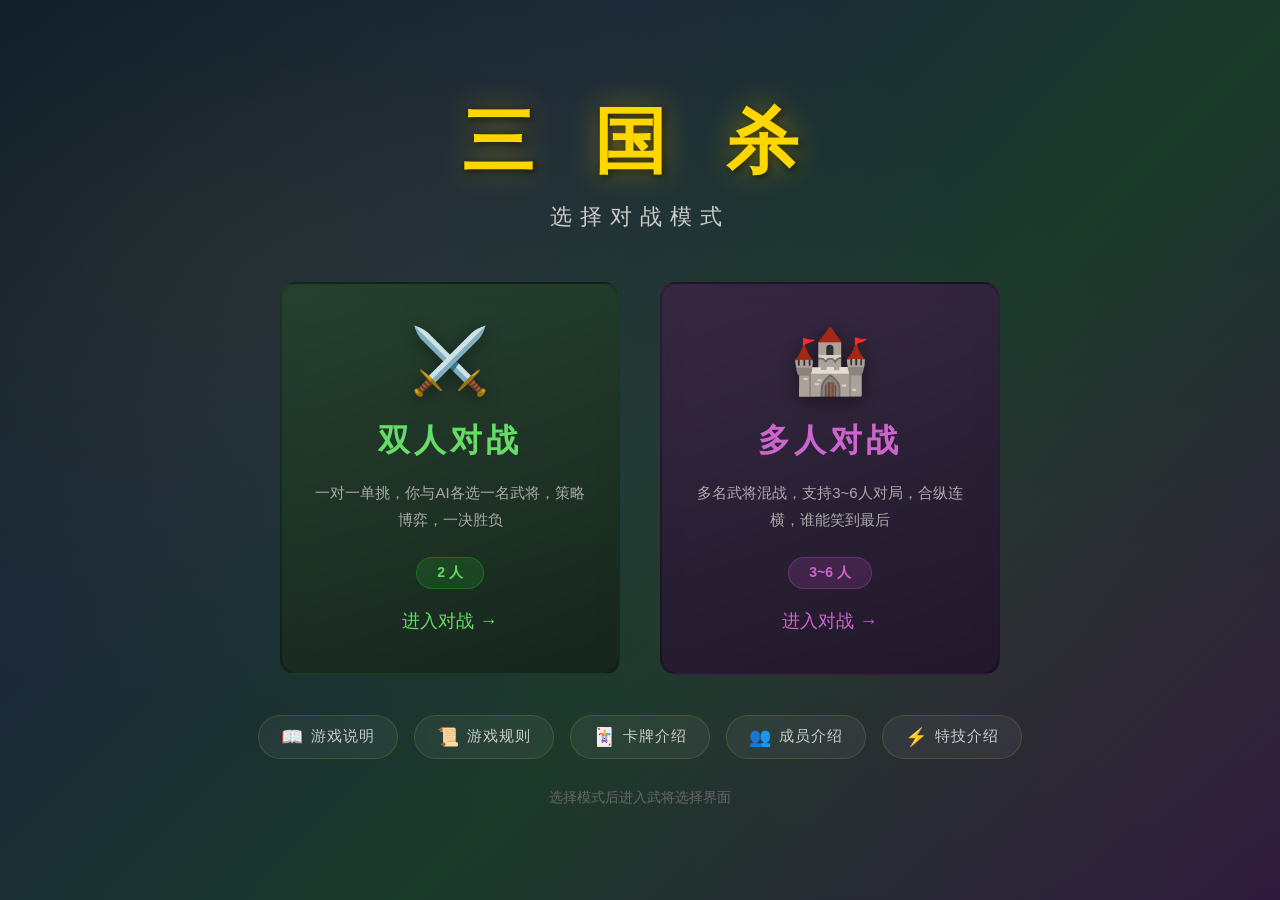
==== commit 30d3e92c: "docs: 添加三国杀卡牌介绍页面" ====
--- a/index.html
+++ b/index.html
@@ -34,6 +34,29 @@
                 </a>
             </div>
 
+            <div class="docs-link-bar">
+                <a href="guide.html" class="docs-link-item">
+                    <span class="docs-link-icon">📖</span>
+                    <span class="docs-link-text">游戏说明</span>
+                </a>
+                <a href="guide.html#rules" class="docs-link-item">
+                    <span class="docs-link-icon">📜</span>
+                    <span class="docs-link-text">游戏规则</span>
+                </a>
+                <a href="cards.html" class="docs-link-item">
+                    <span class="docs-link-icon">🃏</span>
+                    <span class="docs-link-text">卡牌介绍</span>
+                </a>
+                <a href="heroes.html" class="docs-link-item">
+                    <span class="docs-link-icon">👥</span>
+                    <span class="docs-link-text">成员介绍</span>
+                </a>
+                <a href="heroes.html#skills" class="docs-link-item">
+                    <span class="docs-link-icon">⚡</span>
+                    <span class="docs-link-text">特技介绍</span>
+                </a>
+            </div>
+
             <div class="home-footer">
                 <p>选择模式后进入武将选择界面</p>
             </div>
--- a/css/style.css
+++ b/css/style.css
@@ -400,7 +400,7 @@
     background: rgba(0, 0, 0, 0.9);
     border: 2px solid rgba(255, 215, 0, 0.4);
     border-radius: 12px;
-    z-index: 99;
+    z-index: 250;
     display: flex;
     flex-direction: column;
     box-shadow: 0 8px 32px rgba(0, 0, 0, 0.6);
@@ -724,6 +724,7 @@
     justify-content: center;
     gap: 4px;
     flex-wrap: nowrap;
+    align-items: flex-end;
 }
 
 /* ===== 卡牌样式 ===== */
@@ -790,6 +791,8 @@
     writing-mode: vertical-rl;
     text-orientation: upright;
     letter-spacing: 2px;
+    line-height: 1;
+    overflow: hidden;
 }
 
 .card-type {
@@ -835,7 +838,7 @@
 #log-content {
     display: flex;
     flex-direction: column-reverse;
-    gap: 2px;
+    gap: 3px;
 }
 
 .log-entry {
@@ -843,12 +846,13 @@
     color: #ccc;
     padding: 4px 10px;
     border-radius: 6px;
-    animation: logFadeIn 0.3s ease;
-    margin-bottom: 2px;
+    animation: logSlideIn 0.35s cubic-bezier(0.2, 0.6, 0.3, 1);
+    margin-bottom: 1px;
     text-shadow: 1px 1px 2px rgba(0,0,0,0.8);
     display: inline-block;
     width: auto;
     align-self: flex-start;
+    line-height: 1.5;
 }
 
 /* 有背景图时，日志条目显示背景框 - 使用CSS变量 */
@@ -894,9 +898,59 @@
     border-color: rgba(102, 255, 102, 0.4);
 }
 
-@keyframes logFadeIn {
-    from { opacity: 0; transform: translateY(-10px); }
-    to { opacity: 1; transform: translateY(0); }
+@keyframes logSlideIn {
+    from { opacity: 0; transform: translateX(-8px); }
+    to   { opacity: 1; transform: translateX(0); }
+}
+
+/* ===== 日志富文本样式 ===== */
+
+/* 卡牌/技能名高亮徽章 */
+.log-entry .log-card {
+    display: inline;
+    color: #ffe082;
+    font-weight: 600;
+    text-shadow: 0 0 4px rgba(255, 180, 0, 0.4);
+}
+
+/* 动作图标 */
+.log-entry .log-icon {
+    display: inline-block;
+    width: 16px;
+    text-align: center;
+    font-size: 12px;
+    margin-right: 1px;
+    opacity: 0.85;
+}
+.log-entry .icon-sys    { color: #ffd700; }
+.log-entry .icon-turn   { color: #b0b0b0; font-size: 11px; }
+.log-entry .icon-skill  { color: #ce93d8; }
+.log-entry .icon-atk    { color: #ef5350; }
+.log-entry .icon-def    { color: #66bb6a; font-size: 11px; }
+.log-entry .icon-heal   { color: #66ff66; }
+.log-entry .icon-dmg    { color: #ff6666; }
+.log-entry .icon-death  { color: #999; }
+.log-entry .icon-equip  { color: #90caf9; font-size: 11px; }
+.log-entry .icon-draw   { color: #fff59d; }
+.log-entry .icon-discard { color: #ffab91; }
+.log-entry .icon-play   { color: #80cbc4; }
+
+/* 回合分割线 */
+.log-entry.log-turn {
+    width: 100% !important;
+    border-top: 1px solid rgba(255, 255, 255, 0.15);
+    border-bottom: 1px solid rgba(255, 255, 255, 0.15);
+    border-left: none;
+    border-right: none;
+    border-radius: 0;
+    padding: 5px 10px;
+    margin: 4px 0 2px;
+    font-size: 12px;
+    opacity: 0.9;
+    text-align: center;
+}
+.battle-log:not(.with-bg) .log-entry.log-turn {
+    background: rgba(255, 255, 255, 0.04);
 }
 
 /* 日志样式设置面板 */
@@ -1031,6 +1085,7 @@
     gap: 8px;
     margin-bottom: 12px;
     justify-content: center;
+    flex-wrap: wrap;
 }
 
 /* ===== 技能面板 ===== */
@@ -1135,6 +1190,20 @@
     display: none;
 }
 
+/* 触屏设备：tooltip 固定在顶部居中，不挡手牌 */
+@media (hover: none) and (pointer: coarse) {
+    .card-tooltip {
+        position: fixed !important;
+        top: 6px !important;
+        left: 50% !important;
+        transform: translateX(-50%) !important;
+        max-width: 92vw !important;
+        max-height: 40vh !important;
+        overflow-y: auto !important;
+        z-index: 500 !important;
+    }
+}
+
 .card-tooltip .tooltip-name {
     color: #ffd700;
     font-weight: bold;
@@ -1404,6 +1473,21 @@
     display: none;
 }
 
+/* 触屏设备：浮动简介固定在顶部居中 */
+@media (hover: none) and (pointer: coarse) {
+    .hero-profile {
+        position: fixed !important;
+        top: 6px !important;
+        left: 50% !important;
+        transform: translateX(-50%) !important;
+        width: 92vw !important;
+        max-width: 340px !important;
+        max-height: 70vh !important;
+        overflow-y: auto !important;
+        z-index: 500 !important;
+    }
+}
+
 @keyframes profileFadeIn {
     from { opacity: 0; transform: scale(0.92); }
     to { opacity: 1; transform: scale(1); }
@@ -1563,8 +1647,80 @@
     
     .card {
         width: 60px;
+        min-width: 48px;
         height: 84px;
         font-size: 12px;
+    }
+
+    /* 手机端卡牌名称改为横排，避免竖排文字被裁剪 */
+    .card .card-name {
+        writing-mode: horizontal-tb;
+        text-orientation: mixed;
+        font-size: 14px;
+        letter-spacing: 0;
+        line-height: 1.1;
+        word-break: break-all;
+        overflow: hidden;
+    }
+
+    /* 手牌允许换行 */
+    .hand-cards {
+        flex-wrap: wrap;
+        gap: 3px;
+    }
+
+    /* 紧凑模式：背景大字平铺风格 */
+    .hand-cards.compact .card {
+        width: 50px;
+        min-width: 50px;
+        height: 66px;
+        padding: 2px;
+        border-width: 1px;
+        border-radius: 4px;
+        font-size: 10px;
+        box-shadow: 1px 1px 3px rgba(0,0,0,0.4);
+        position: relative;
+        overflow: hidden;
+    }
+
+    /* 花色数字缩小放在左上角 */
+    .hand-cards.compact .card .card-suit-number {
+        position: absolute;
+        top: 1px;
+        left: 2px;
+        font-size: 8px;
+        gap: 0;
+        z-index: 2;
+    }
+
+    /* 卡牌名称大字居中平铺 */
+    .hand-cards.compact .card .card-name {
+        position: absolute;
+        top: 50%;
+        left: 50%;
+        transform: translate(-50%, -50%);
+        font-size: 15px;
+        font-weight: bold;
+        letter-spacing: 0;
+        line-height: 1.1;
+        white-space: nowrap;
+        margin: 0;
+        z-index: 1;
+        writing-mode: horizontal-tb;
+        text-orientation: mixed;
+    }
+
+    /* 紧凑模式隐藏类型标签 */
+    .hand-cards.compact .card .card-type {
+        display: none;
+    }
+
+    .hand-cards.compact .card:hover {
+        transform: translateY(-8px);
+    }
+
+    .hand-cards.compact .card.selected {
+        transform: translateY(-14px);
     }
     
     /* 战斗日志 */
--- a/css/home.css
+++ b/css/home.css
@@ -199,6 +199,47 @@
     color: #cc66cc;
 }
 
+/* 文档链接栏 */
+.docs-link-bar {
+    display: flex;
+    gap: 16px;
+    justify-content: center;
+    flex-wrap: wrap;
+    margin-bottom: 30px;
+    animation: fadeInUp 0.8s ease 0.4s both;
+}
+
+.docs-link-item {
+    display: flex;
+    align-items: center;
+    gap: 8px;
+    padding: 10px 22px;
+    border-radius: 24px;
+    background: rgba(255, 255, 255, 0.05);
+    border: 1px solid rgba(255, 215, 0, 0.15);
+    color: #ccc;
+    text-decoration: none;
+    font-size: 15px;
+    transition: all 0.25s cubic-bezier(0.25, 0.8, 0.25, 1);
+    backdrop-filter: blur(6px);
+}
+
+.docs-link-item:hover {
+    background: rgba(255, 215, 0, 0.1);
+    border-color: rgba(255, 215, 0, 0.4);
+    color: #ffd700;
+    transform: translateY(-3px);
+    box-shadow: 0 6px 20px rgba(255, 215, 0, 0.12);
+}
+
+.docs-link-icon {
+    font-size: 18px;
+}
+
+.docs-link-text {
+    letter-spacing: 1px;
+}
+
 /* 底部 */
 .home-footer {
     color: #666;
@@ -255,6 +296,15 @@
         width: 100%;
         max-width: 360px;
         padding: 30px 20px;
+    }
+
+    .docs-link-bar {
+        gap: 10px;
+    }
+
+    .docs-link-item {
+        padding: 8px 16px;
+        font-size: 13px;
     }
 
     .mode-icon {
